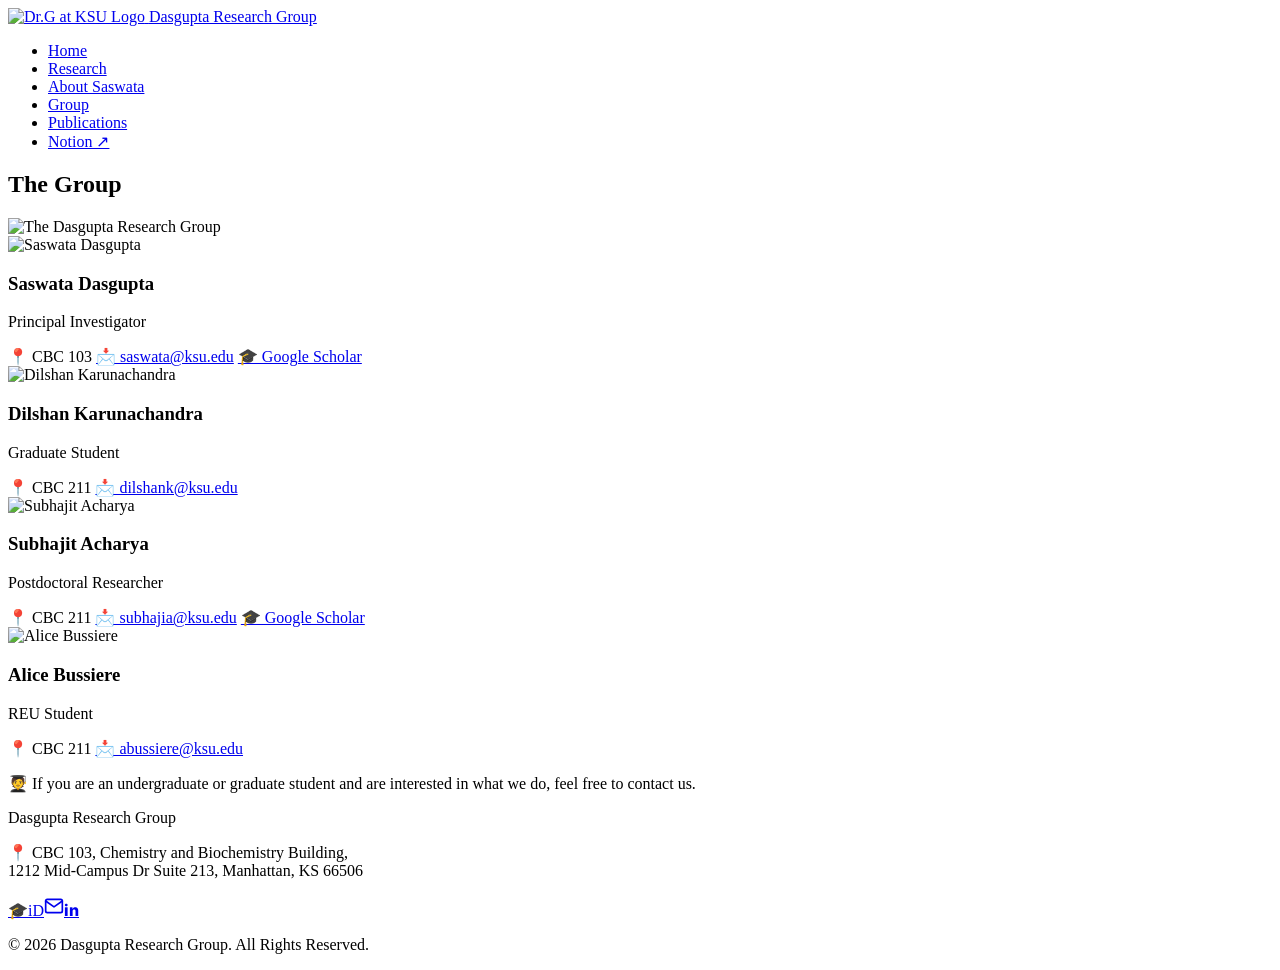
==== group.html @ d371ca91 "Update email address for Alice Bussiere" ====
<!DOCTYPE html>
<html lang="en">

<head>
    <meta charset="UTF-8">
    <meta name="viewport" content="width=device-width, initial-scale=1.0">
    <title>Dasgupta Research Group @ K-State - Group</title>
    <link
        href="https://fonts.googleapis.com/css2?family=Inter:wght@300;400;500;600;700&family=Outfit:wght@400;600;800&display=swap"
        rel="stylesheet">
    <link rel="stylesheet" href="style.css?v=6">
    <link rel="icon" href="logo.png" type="image/png">
<!-- Google Analytics -->
<script async src="https://www.googletagmanager.com/gtag/js?id=G-RTHQSYBFK3"></script>
<script>
  window.dataLayer = window.dataLayer || [];
  function gtag(){dataLayer.push(arguments);}
  gtag("js", new Date());

  gtag("config", "G-RTHQSYBFK3");
</script>
</head>

<body>
    <nav class="navbar" id="navbar">
        <div class="nav-container">
            <a href="index.html" class="nav-logo">
                <img src="logo.png" alt="Dr.G at KSU Logo" class="logo-img">
                <span>Dasgupta Research Group</span>
            </a>
            <ul class="nav-menu">
                <li class="nav-item"><a href="index.html" class="nav-link">Home</a></li>
                <li class="nav-item"><a href="research.html" class="nav-link">Research</a></li>
                <li class="nav-item"><a href="about.html" class="nav-link">About Saswata</a></li>
                <li class="nav-item"><a href="group.html" class="nav-link active">Group</a></li>
                <li class="nav-item"><a href="publications.html" class="nav-link">Publications</a></li>
                <li class="nav-item"><a
                        href="https://www.notion.so/2ad51fc8dd2080fa91c9dfd9c13192fc?v=2ad51fc8dd20808c940f000c52988f19&source=copy_link"
                        class="nav-link external-btn" target="_blank" rel="noopener noreferrer">Notion ↗</a></li>
            </ul>
        </div>
    </nav>

    <main class="page-padding">
        <section class="group-section slide-up">
            <div class="section-container">
                <h1 class="page-title">The Group</h1>
                <div class="group-banner clear-filter">
                    <img src="group_images/group.png" alt="The Dasgupta Research Group" class="group-banner-img">
                </div>

                <div class="members-grid">
                    <div class="member-card">
                        <img src="group_images/Saswata.jpg" alt="Saswata Dasgupta"
                            class="member-photo light-mode-photo">
                        <div class="member-info">
                            <h3>Saswata Dasgupta</h3>
                            <p class="member-role">Principal Investigator</p>
                            <div class="member-details">
                                <span>📍 CBC 103</span>
                                <a href="mailto:saswata@ksu.edu">📩 saswata@ksu.edu</a>
                                <a href="https://scholar.google.com/citations?user=fo_lKHMAAAAJ&hl=en&oi=ao"
                                    target="_blank">🎓 Google Scholar</a>
                            </div>
                        </div>
                    </div>

                    <div class="member-card">
                        <img src="group_images/Dilshan.jpg" alt="Dilshan Karunachandra"
                            class="member-photo light-mode-photo">
                        <div class="member-info">
                            <h3>Dilshan Karunachandra</h3>
                            <p class="member-role">Graduate Student</p>
                            <div class="member-details">
                                <span>📍 CBC 211</span>
                                <a href="mailto:dilshank@ksu.edu">📩 dilshank@ksu.edu</a>
                            </div>
                        </div>
                    </div>

                    <div class="member-card">
                        <img src="group_images/Subhajit.png" alt="Subhajit Acharya"
                            class="member-photo light-mode-photo">
                        <div class="member-info">
                            <h3>Subhajit Acharya</h3>
                            <p class="member-role">Postdoctoral Researcher</p>
                            <div class="member-details">
                                <span>📍 CBC 211</span>
                                <a href="mailto:subhajia@ksu.edu">📩 subhajia@ksu.edu</a>
                                <a href="https://scholar.google.com/citations?user=Qkb7ssIAAAAJ&hl=en&oi=ao"
                                    target="_blank">🎓 Google Scholar</a>
                            </div>
                        </div>
                    </div>

                    <div class="member-card">
                        <img src="group_images/Alice.jpg" alt="Alice Bussiere"
                            class="member-photo light-mode-photo">
                        <div class="member-info">
                            <h3>Alice Bussiere</h3>
                            <p class="member-role">REU Student</p>
                            <div class="member-details">
                                <span>📍 CBC 211</span>
                                <a href="mailto:abussier@hamilton.edu">📩 abussiere@ksu.edu</a>
                            </div>
                        </div>
                    </div>
                </div> <!-- Closing members-grid div -->

                <div class="join-banner">
                    <p>🧑‍🎓 If you are an undergraduate or graduate student and are interested in what we do, feel
                        free to contact us.</p>
                </div>
            </div>
        </section>
    </main>

    <footer class="footer">
        <div class="footer-content">
            <div class="footer-logo">Dasgupta Research Group</div>
            <p>📍 CBC 103, Chemistry and Biochemistry Building,<br>1212 Mid-Campus Dr Suite 213, Manhattan, KS 66506</p>
            <div class="social-icons">
                <a href="https://scholar.google.com/citations?user=fo_lKHMAAAAJ&hl=en&oi=ao" class="social-circle"
                    target="_blank">🎓</a><a href="https://orcid.org/0000-0002-8014-8376" class="social-circle"
                    target="_blank">iD</a><a href="mailto:saswata@ksu.edu" class="social-circle"><svg width="20"
                        height="20" viewBox="0 0 24 24" fill="none" stroke="currentColor" stroke-width="2"
                        stroke-linecap="round" stroke-linejoin="round">
                        <path d="M4 4h16c1.1 0 2 .9 2 2v12c0 1.1-.9 2-2 2H4c-1.1 0-2-.9-2-2V6c0-1.1.9-2 2-2z"></path>
                        <polyline points="22,6 12,13 2,6"></polyline>
                    </svg></a><a href="https://www.linkedin.com/feed/" class="social-circle" target="_blank"><span
                        style="font-weight: 800; font-family: 'Inter', sans-serif;">in</span></a>
            </div>
            <p class="copyright">&copy; 2026 Dasgupta Research Group. All Rights Reserved.</p>
        </div>
    </footer>
    <script src="app.js"></script>
</body>

</html>
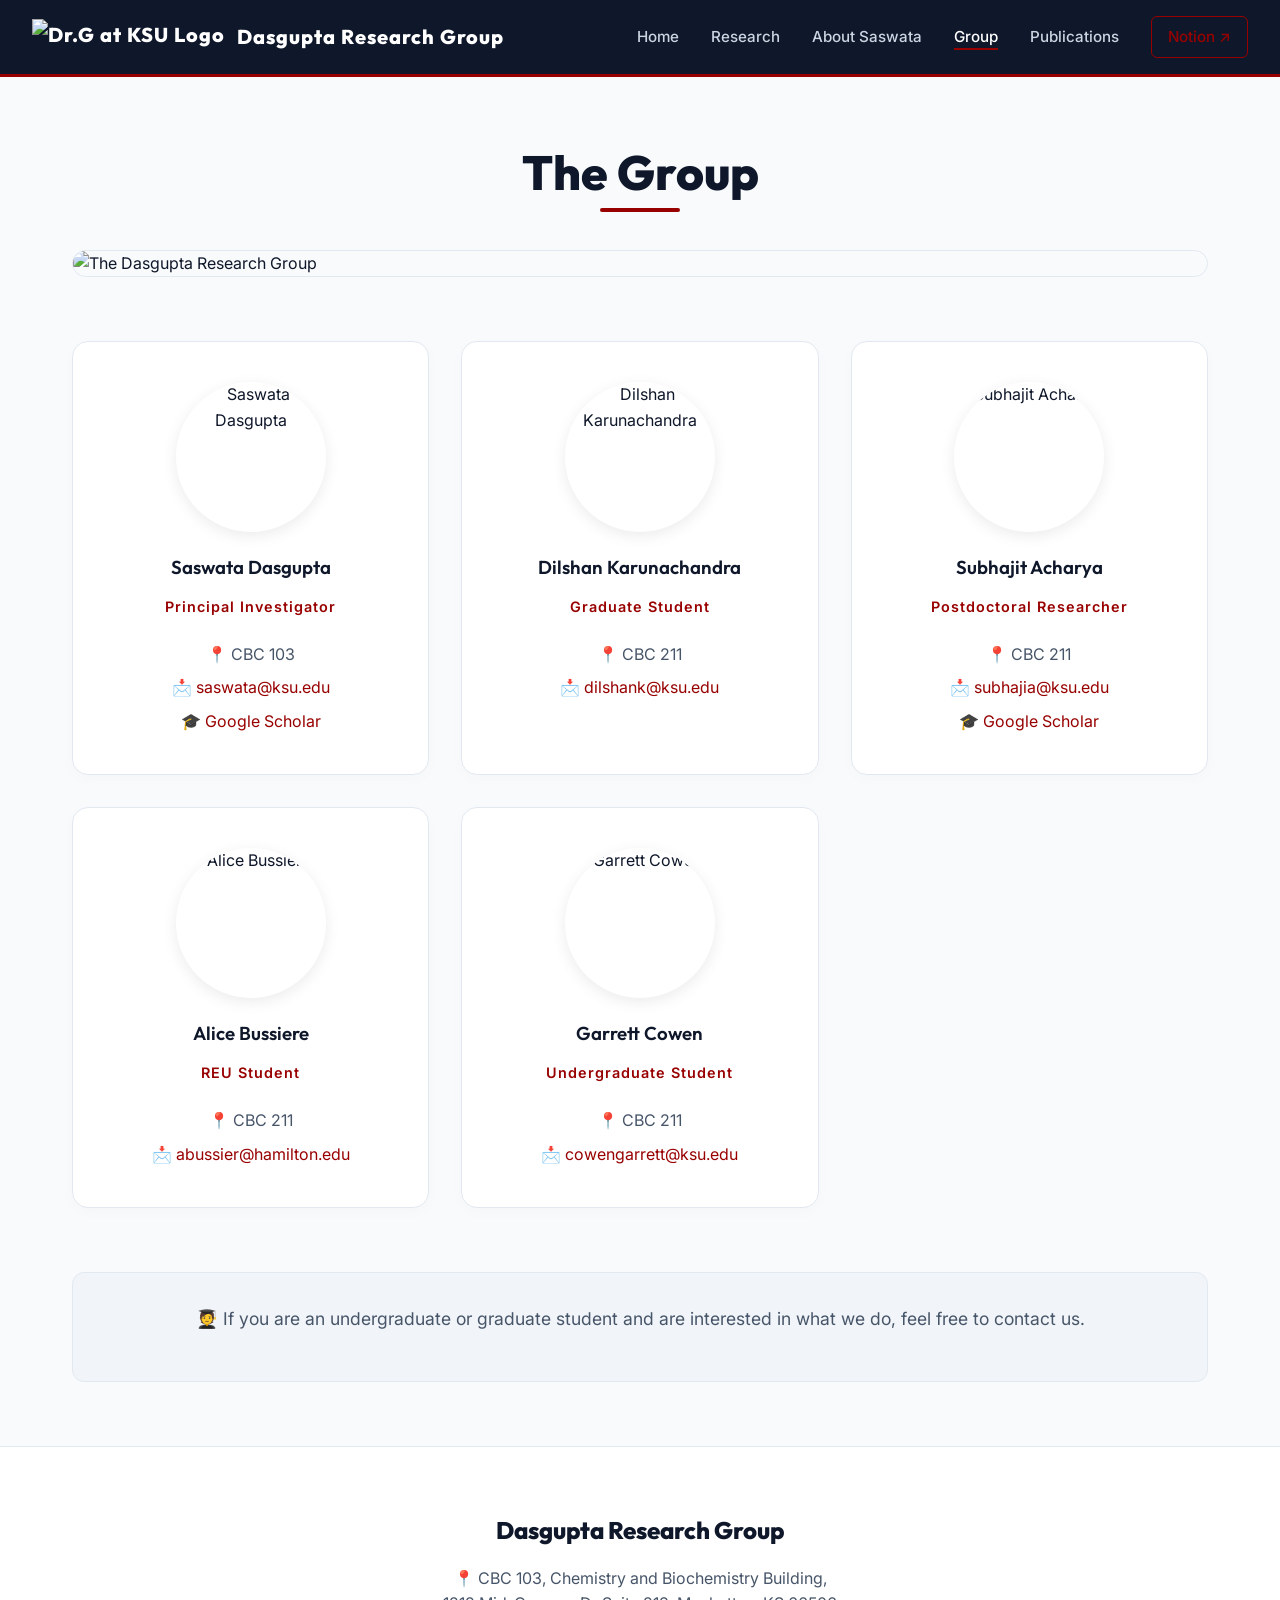
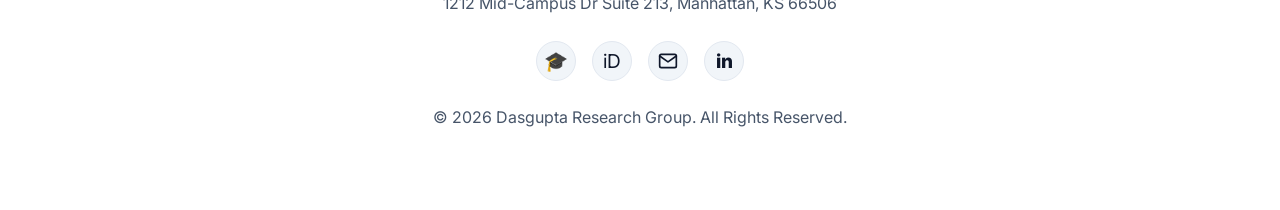
==== commit 06b4e02a: "Add files via upload" ====
--- a/group.html
+++ b/group.html
@@ -101,7 +101,19 @@
                             <p class="member-role">REU Student</p>
                             <div class="member-details">
                                 <span>📍 CBC 211</span>
-                                <a href="mailto:abussier@hamilton.edu">📩 abussiere@ksu.edu</a>
+                                <a href="mailto:abussier@hamilton.edu">📩 abussier@hamilton.edu</a>
+                            </div>
+                        </div>
+                    </div>
+                    <div class="member-card">
+                        <img src="group_images/Garrett.jpg" alt="Garrett Cowen"
+                            class="member-photo light-mode-photo">
+                        <div class="member-info">
+                            <h3>Garrett Cowen</h3>
+                            <p class="member-role">Undergraduate Student</p>
+                            <div class="member-details">
+                                <span>📍 CBC 211</span>
+                                <a href="mailto:cowengarrett@ksu.edu">📩 cowengarrett@ksu.edu</a>
                             </div>
                         </div>
                     </div>
@@ -136,4 +148,4 @@
     <script src="app.js"></script>
 </body>
 
-</html>
+</html>
--- a/style.css
+++ b/style.css
@@ -0,0 +1,868 @@
+/* 
+  Modern Light Mode CSS - Multi-Page Setup
+  Theme: Original site colors (White/Slate background, Maroon and Sage accents)
+*/
+@import url('https://fonts.googleapis.com/css2?family=EB+Garamond:wght@400;500;600;700;800&display=swap');
+:root {
+    /* Colors */
+    --bg-base: #f8fafc; /* Very light slate */
+    --bg-surface: #ffffff; 
+    --bg-surface-light: #f1f5f9; 
+    --card-bg: #ffffff;
+    
+    --text-primary: #0f172a;
+    --text-secondary: #475569;
+    --text-muted: #64748b;
+    
+    --accent-primary: #980000; /* Maroon */
+    --accent-secondary: #b6d7a8; /* Sage green */
+    --accent-gradient: linear-gradient(135deg, var(--accent-primary), var(--accent-primary));
+    
+    --border-color: #e2e8f0;
+    
+    /* Typography */
+    --font-heading: 'Outfit', sans-serif;
+    --font-body: 'Inter', sans-serif;
+    
+    /* Transitions */
+    --transition-fast: 0.2s cubic-bezier(0.4, 0, 0.2, 1);
+    --transition-medium: 0.4s cubic-bezier(0.4, 0, 0.2, 1);
+    
+    /* Shadows */
+    --shadow-glow: 0 4px 15px rgba(152, 0, 0, 0.15);
+}
+
+* {
+    margin: 0;
+    padding: 0;
+    box-sizing: border-box;
+}
+
+html {
+    scroll-behavior: smooth;
+}
+
+body {
+    background-color: var(--bg-base);
+    color: var(--text-primary);
+    font-family: var(--font-body);
+    line-height: 1.6;
+    overflow-x: hidden;
+    display: flex;
+    flex-direction: column;
+    min-height: 100vh;
+}
+
+main {
+    flex: 1;
+}
+
+.page-padding {
+    padding-top: 80px; /* offset for fixed navbar on inner pages */
+}
+
+a {
+    color: var(--accent-primary);
+    text-decoration: none;
+    transition: color var(--transition-fast);
+}
+
+a:hover {
+    color: var(--text-primary);
+}
+
+ul {
+    list-style: none;
+}
+
+h1, h2, h3, h4, h5, h6 {
+    font-family: var(--font-heading);
+    font-weight: 600;
+    line-height: 1.2;
+    margin-bottom: 1rem;
+    color: var(--text-primary);
+}
+
+.highlight {
+    background: var(--accent-gradient);
+    -webkit-background-clip: text;
+    -webkit-text-fill-color: transparent;
+    background-clip: text;
+}
+
+.section-title {
+    font-size: 2.5rem;
+    font-weight: 800;
+    text-align: center;
+    margin-bottom: 3rem;
+    position: relative;
+}
+
+.page-title {
+    font-size: 3rem;
+    font-weight: 800;
+    text-align: center;
+    margin-bottom: 3rem;
+    position: relative;
+}
+
+.page-title::after {
+    content: '';
+    position: absolute;
+    bottom: -10px;
+    left: 50%;
+    transform: translateX(-50%);
+    width: 80px;
+    height: 4px;
+    border-radius: 2px;
+    background: var(--accent-primary);
+}
+
+.section-container {
+    max-width: 1200px;
+    margin: 0 auto;
+    padding: 4rem 2rem;
+}
+
+p {
+    margin-bottom: 1rem;
+    color: var(--text-secondary);
+}
+
+/* ---------- Navigation ---------- */
+.navbar {
+    position: fixed;
+    top: 0;
+    width: 100%;
+    background-color: #0f172a; /* Dark background matching classic site header */
+    backdrop-filter: blur(12px);
+    -webkit-backdrop-filter: blur(12px);
+    z-index: 1000;
+    border-bottom: 3px solid var(--accent-primary);
+    transition: background-color var(--transition-medium), padding var(--transition-medium);
+}
+
+.nav-container {
+    max-width: 1400px;
+    margin: 0 auto;
+    padding: 1rem 2rem;
+    display: flex;
+    justify-content: space-between;
+    align-items: center;
+}
+
+.nav-logo {
+    display: flex;
+    align-items: center;
+    gap: 0.75rem;
+    font-family: var(--font-heading);
+    font-size: 1.25rem;
+    font-weight: 800;
+    color: #ffffff;
+    letter-spacing: 0.5px;
+    letter-spacing: 1px;
+}
+
+.logo-img {
+    height: 36px;
+    width: auto;
+}
+
+.nav-menu {
+    display: flex;
+    align-items: center;
+    gap: 2rem;
+    list-style: none;
+}
+
+.nav-link {
+    color: #cbd5e1; /* Light gray for tabs */
+    font-weight: 500;
+    font-size: 0.95rem;
+    position: relative;
+    padding-bottom: 4px;
+}
+
+.nav-link.active {
+    color: #ffffff;
+}
+
+.nav-link::after {
+    content: '';
+    position: absolute;
+    bottom: 0;
+    left: 0;
+    width: 0%;
+    height: 2px;
+    background: var(--accent-primary);
+    transition: width var(--transition-fast);
+}
+
+.nav-link.active::after, .nav-link:hover::after {
+    width: 100%;
+}
+
+.nav-link:hover {
+    color: #ffffff;
+}
+
+.external-btn {
+    background: transparent;
+    border: 1px solid var(--accent-primary);
+    padding: 0.5rem 1rem;
+    border-radius: 6px;
+    color: var(--accent-primary);
+    display: flex;
+    align-items: center;
+    gap: 6px;
+    transition: all var(--transition-fast);
+}
+.external-btn::after { display: none; }
+.external-btn:hover {
+    background: var(--accent-primary);
+    color: #ffffff;
+    transform: translateY(-2px);
+}
+
+/* ---------- Buttons ---------- */
+.btn {
+    display: inline-flex;
+    align-items: center;
+    justify-content: center;
+    padding: 0.8rem 1.8rem;
+    font-weight: 600;
+    border-radius: 8px;
+    transition: all var(--transition-fast);
+    cursor: pointer;
+    font-family: var(--font-heading);
+}
+
+.btn-primary {
+    background: var(--accent-primary);
+    color: #fff;
+    box-shadow: var(--shadow-glow);
+}
+.btn-primary:hover {
+    transform: translateY(-3px);
+    box-shadow: 0 8px 20px rgba(152, 0, 0, 0.2);
+    color: #fff;
+}
+
+.btn-secondary {
+    background: transparent;
+    border: 1px solid var(--text-primary);
+    color: var(--text-primary);
+}
+.btn-secondary:hover {
+    background: var(--text-primary);
+    color: #fff;
+}
+
+/* ---------- Fullscreen Hero Section ---------- */
+.hero-fullscreen {
+    position: relative;
+    width: 100%;
+    height: 100vh;
+    overflow: hidden;
+    display: flex;
+    align-items: center;
+    justify-content: center;
+}
+
+.hero-bg-gif {
+    position: absolute;
+    top: 0;
+    left: 0;
+    width: 100%;
+    height: 100%;
+    object-fit: cover;
+    z-index: 1;
+}
+
+.hero-overlay {
+    position: absolute;
+    top: 0; left: 0; right: 0; bottom: 0;
+    background: rgba(0, 0, 0, 0.5); /* Darker overlay */
+    z-index: 2;
+    display: flex;
+    align-items: center;
+    justify-content: center;
+    text-align: center;
+    padding: 0 2rem;
+}
+
+.hero-content {
+    max-width: 900px;
+    z-index: 3;
+}
+
+.hero-title {
+    font-family: 'EB Garamond', serif;
+    font-size: 5rem;
+    line-height: 1.1;
+    margin-bottom: 1.5rem;
+    color: #d9ead3;
+    text-shadow: 0 4px 15px rgba(0,0,0,0.8);
+}
+
+.title-accent {
+    color: #b6d7a8;
+}
+
+.hero-subtitle {
+    display: none;
+}
+
+/* ---------- Home Content / Grid ---------- */
+.home-grid {
+    display: grid;
+    grid-template-columns: 1fr 1fr;
+    gap: 3rem;
+}
+
+.card {
+    background: var(--card-bg);
+    border: 1px solid var(--border-color);
+    border-radius: 16px;
+    padding: 2.5rem;
+    box-shadow: 0 4px 15px rgba(0,0,0,0.03);
+}
+
+.card-title {
+    font-size: 1.8rem;
+    margin-bottom: 1.5rem;
+    color: var(--text-primary);
+}
+
+/* K-State Links & Logomarks */
+.kstate-link {
+    color: #512888; /* Official K-State Purple */
+    text-decoration: none;
+    font-weight: 600;
+}
+
+.kstate-link:hover {
+    text-decoration: underline;
+}
+
+.beocat-logo {
+    height: 1.25em;
+    vertical-align: middle;
+    margin-left: 0.25rem;
+}
+
+.latest-news {
+    display: flex;
+    flex-direction: column;
+}
+
+/* Latest News */
+.news-list {
+    display: flex;
+    flex-direction: column;
+    gap: 1.5rem;
+    flex: 1; /* Match the height of About Our Group exactly */
+    overflow-y: auto;
+    padding-right: 15px; /* Prevent scrollbar from overlapping content */
+}
+
+/* Custom Scrollbar for WebKit */
+.news-list::-webkit-scrollbar {
+    width: 6px;
+}
+.news-list::-webkit-scrollbar-track {
+    background: transparent;
+}
+.news-list::-webkit-scrollbar-thumb {
+    background-color: var(--border-color);
+    border-radius: 10px;
+}
+
+.news-item {
+    background: var(--card-bg);
+    border: 1px solid var(--border-color);
+    border-radius: 12px;
+    padding: 1.5rem;
+    transition: transform 0.3s ease, box-shadow 0.3s ease;
+}
+
+.news-item:hover {
+    transform: translateY(-3px);
+    box-shadow: 0 8px 15px rgba(0,0,0,0.05);
+}
+
+.news-item:last-child {
+    border-bottom: 1px solid var(--border-color);
+}
+
+.news-date {
+    display: inline-block;
+    font-family: var(--font-heading);
+    color: #ffffff;
+    font-weight: 700;
+    font-size: 0.9rem;
+    margin-bottom: 0.5rem;
+    background: var(--text-primary);
+    border-bottom: 3px solid var(--accent-primary);
+    padding: 0.2rem 0.6rem;
+    border-radius: 4px 4px 0 0; /* Flat bottom for the border line to look sharp */
+}
+
+.news-item p {
+    color: var(--text-secondary);
+    margin: 0;
+}
+
+/* ---------- Research Section ---------- */
+.research-grid {
+    display: flex;
+    flex-direction: column;
+    gap: 6rem;
+}
+
+.research-card {
+    display: flex;
+    align-items: center;
+    gap: 4rem;
+}
+
+.research-card.reverse {
+    flex-direction: row-reverse;
+}
+
+.research-img-wrapper {
+    flex: 1;
+    position: relative;
+    display: flex;
+    justify-content: center;
+    align-items: center;
+}
+
+.research-img {
+    width: 100%;
+    border-radius: 8px;
+    transition: transform var(--transition-medium);
+}
+.research-card:hover .research-img { transform: scale(1.02); }
+
+.research-text { flex: 1; }
+.research-text h3 { font-size: 2rem; color: var(--text-primary); margin-bottom: 1.5rem; }
+
+/* ---------- About Section ---------- */
+.about-content {
+    max-width: 900px;
+    margin: 0 auto;
+    background: var(--card-bg);
+    padding: 3rem;
+    border-radius: 20px;
+    border: 1px solid var(--border-color);
+    box-shadow: 0 10px 30px rgba(0,0,0,0.05);
+}
+.about-footer {
+    margin-top: 2rem;
+    padding-top: 2rem;
+    border-top: 1px solid var(--border-color);
+    text-align: center;
+    color: var(--text-primary);
+}
+
+/* ---------- Group Section ---------- */
+.group-banner-img {
+    width: 100%;
+    max-height: 500px;
+    object-fit: cover;
+    display: block;
+    border-radius: 20px;
+    margin-bottom: 4rem;
+    border: 1px solid var(--border-color);
+}
+
+.members-grid {
+    display: grid;
+    grid-template-columns: repeat(auto-fit, minmax(300px, 1fr));
+    gap: 2rem;
+    margin-bottom: 4rem;
+}
+
+.member-card {
+    background: var(--card-bg);
+    border: 1px solid var(--border-color);
+    border-radius: 16px;
+    padding: 2.5rem 2rem;
+    transition: all var(--transition-fast);
+    text-align: center;
+    position: relative;
+    box-shadow: 0 4px 15px rgba(0,0,0,0.02);
+}
+
+.member-card:hover {
+    transform: translateY(-5px);
+    box-shadow: 0 15px 30px rgba(0,0,0,0.08);
+    border-color: var(--accent-primary);
+}
+
+.member-role {
+    color: var(--accent-primary);
+    font-weight: 600;
+    font-size: 0.9rem;
+    margin-bottom: 1rem;
+    letter-spacing: 1px;
+    margin-bottom: 1.5rem;
+}
+
+.member-details {
+    display: flex;
+    flex-direction: column;
+    gap: 0.5rem;
+    color: var(--text-secondary);
+}
+
+.join-banner {
+    background: var(--bg-surface-light);
+    border: 1px solid var(--border-color);
+    padding: 2rem;
+    border-radius: 12px;
+    text-align: center;
+    font-size: 1.1rem;
+}
+
+/* ---------- Publications Section ---------- */
+.pub-list {
+    display: flex;
+    flex-direction: column;
+    gap: 1.5rem;
+    max-width: 900px;
+    margin: 0 auto;
+}
+
+.pub-era-divider {
+    display: flex;
+    align-items: center;
+    gap: 1rem;
+    margin: 0.5rem 0;
+}
+
+.pub-era-divider::before,
+.pub-era-divider::after {
+    content: '';
+    flex: 1;
+    height: 1px;
+    background: linear-gradient(to right, transparent, var(--border-color), transparent);
+}
+
+.pub-era-label {
+    flex-shrink: 0;
+    font-size: 1.1rem;
+    font-weight: 600;
+    letter-spacing: 0.03em;
+    color: var(--text-muted);
+    background: var(--card-bg);
+    border: 1px solid var(--border-color);
+    padding: 0.35rem 1rem;
+    border-radius: 999px;
+    white-space: nowrap;
+}
+
+.pub-item {
+    display: flex;
+    align-items: center;
+    gap: 2rem;
+    background: var(--card-bg);
+    padding: 2rem;
+    border-radius: 16px;
+    border: 1px solid var(--border-color);
+    transition: all var(--transition-fast);
+    box-shadow: 0 4px 15px rgba(0,0,0,0.02);
+    position: relative; /* For abstract tooltip */
+    outline: none !important;
+    -webkit-tap-highlight-color: transparent;
+}
+
+.pub-item:hover {
+    border-color: var(--accent-primary);
+    transform: translateX(5px);
+    box-shadow: 0 10px 25px rgba(0,0,0,0.05);
+}
+
+
+
+
+
+.pub-image-col {
+    display: flex;
+    flex-direction: column;
+    align-items: center;
+    gap: 15px;
+    flex-shrink: 0;
+    width: 140px;
+    min-width: 140px;
+}
+
+.journal-logo {
+    max-width: 100px;
+    height: auto;
+}
+
+.pub-number {
+    font-family: var(--font-heading);
+    font-size: 2.5rem;
+    font-weight: 800;
+    color: var(--text-primary);
+    min-width: 50px;
+    text-align: center;
+}
+
+/* ---------- Footer ---------- */
+.footer {
+    background: var(--card-bg);
+    border-top: 1px solid var(--border-color);
+    padding: 4rem 2rem;
+    text-align: center;
+}
+
+.footer-logo {
+    font-family: var(--font-heading);
+    font-size: 1.5rem;
+    font-weight: 800;
+    margin-bottom: 1rem;
+}
+
+.social-icons {
+    display: flex;
+    justify-content: center;
+    gap: 1rem;
+    margin: 1.5rem 0;
+}
+
+.social-circle {
+    display: flex;
+    align-items: center;
+    justify-content: center;
+    width: 40px;
+    height: 40px;
+    border-radius: 50%;
+    background: var(--bg-surface-light);
+    color: var(--text-primary);
+    font-size: 1.2rem;
+    transition: all var(--transition-fast);
+    border: 1px solid var(--border-color);
+}
+.social-circle:hover {
+    background: var(--accent-primary);
+    color: white;
+    transform: translateY(-3px);
+}
+
+/* Photo Placeholders & Light Mode Photos */
+.light-mode-photo {
+    border-radius: 50%;
+    box-shadow: 0 4px 15px rgba(0,0,0,0.08);
+    object-fit: cover;
+    display: block;
+}
+
+.photo-placeholder {
+    background-color: #f1f5f9; /* Light slate gray */
+    border: 2px dashed #cbd5e1;
+    border-radius: 50%;
+    display: flex;
+    align-items: center;
+    justify-content: center;
+    color: #64748b;
+    font-weight: 600;
+    text-align: center;
+    box-shadow: 0 4px 15px rgba(0,0,0,0.05);
+}
+
+.about-photo {
+    width: 250px;
+    height: 250px;
+    flex-shrink: 0;
+}
+
+.about-content-flex {
+    display: flex;
+    gap: 3rem;
+    align-items: center;
+}
+
+.member-photo {
+    width: 150px;
+    height: 150px;
+    border-radius: 50%;
+    margin: 0 auto 1.5rem;
+}
+
+.pub-photo {
+    width: 120px;
+    height: 120px;
+    flex-shrink: 0;
+}
+
+/* Utilities */
+.fade-in {
+    opacity: 0;
+    animation: fadeInAnim 0.8s ease-out forwards;
+}
+
+.slide-up {
+    opacity: 0;
+    transform: translateY(30px);
+    animation: slideUpAnim 0.8s ease-out forwards;
+}
+
+@keyframes fadeInAnim {
+    to {
+        opacity: 1;
+    }
+}
+
+@keyframes slideUpAnim {
+    to {
+        opacity: 1;
+        transform: translateY(0);
+    }
+}
+.clear-filter::before, .clear-filter::after { display: none !important; }
+
+/* Responsive */
+@media (max-width: 1024px) {
+    .home-grid { grid-template-columns: 1fr; }
+    .hero-title { font-size: 4rem; }
+    .pub-item { flex-direction: column; align-items: flex-start; gap: 1rem; }
+}
+
+@media (max-width: 850px) {
+    .nav-container { flex-direction: column; gap: 0.8rem; padding: 1rem 0 0 0; }
+    .nav-logo { flex-wrap: wrap; justify-content: center; text-align: center; padding: 0 1rem; }
+    .nav-logo span { white-space: normal; }
+    
+    .nav-menu { 
+        display: flex;
+        flex-direction: row;
+        flex-wrap: wrap; 
+        gap: 0.8rem 1rem; 
+        justify-content: center; 
+        align-items: center;
+        width: 100%; 
+        padding: 0 1rem 0.8rem 1rem;
+    }
+}
+
+@media (max-width: 768px) {
+    .nav-logo span { font-size: 1.1rem; }
+    .nav-link { font-size: 0.95rem; }
+    .external-btn { padding: 0.4rem 0.8rem; font-size: 0.95rem; gap: 4px; }
+    .hero-title { font-size: 3.5rem; }
+    .research-card, .research-card.reverse { flex-direction: column; gap: 2rem; }
+    .about-content-flex { flex-direction: column; align-items: center; text-align: center; }
+}
+
+.pub-abstract {
+    display: none;
+    margin-top: 1.5rem;
+    padding-top: 1.5rem;
+    border-top: 1px solid var(--border-color);
+    font-size: 0.95rem;
+    color: var(--text-secondary);
+    line-height: 1.6;
+    text-align: justify;
+    width: 100%;
+    animation: fadeIn 0.3s ease-in forwards;
+}
+
+.pub-item.active .pub-abstract {
+    display: block;
+}
+
+/* ---------- Computers in Chemistry / Outreach Games ---------- */
+.games-grid {
+    display: grid;
+    grid-template-columns: repeat(auto-fit, minmax(320px, 1fr));
+    gap: 2.5rem;
+    margin-top: 3rem;
+}
+
+.game-card {
+    background: var(--card-bg);
+    border: 1px solid var(--border-color);
+    border-radius: 16px;
+    padding: 2.5rem;
+    transition: all var(--transition-fast);
+    display: flex;
+    flex-direction: column;
+    position: relative;
+    box-shadow: 0 4px 15px rgba(0,0,0,0.02);
+    overflow: hidden;
+}
+
+.game-card::before {
+    content: '';
+    position: absolute;
+    top: 0;
+    left: 0;
+    width: 100%;
+    height: 4px;
+    background: var(--accent-gradient);
+    opacity: 0.8;
+    transition: opacity var(--transition-fast);
+}
+
+.game-card:hover {
+    transform: translateY(-5px);
+    box-shadow: 0 15px 30px rgba(0,0,0,0.08);
+    border-color: var(--accent-primary);
+}
+
+.game-card:hover::before {
+    opacity: 1;
+}
+
+.game-title {
+    font-size: 1.6rem;
+    margin-bottom: 1rem;
+    color: var(--text-primary);
+    font-family: var(--font-heading);
+    font-weight: 700;
+}
+
+.game-description {
+    color: var(--text-secondary);
+    font-size: 1rem;
+    line-height: 1.6;
+    margin-bottom: 2rem;
+    flex-grow: 1;
+}
+
+.game-action {
+    margin-top: auto;
+    align-self: flex-start;
+}
+
+.intro-text {
+    font-size: 1.15rem;
+    max-width: 800px;
+    margin: 0 auto 2rem auto;
+    text-align: center;
+    color: var(--text-secondary);
+    line-height: 1.8;
+}
+
+.subtitle-text {
+    font-size: 1.3rem;
+    font-weight: 500;
+    text-align: center;
+    color: var(--accent-primary);
+    margin-top: -2rem;
+    margin-bottom: 2rem;
+    font-family: var(--font-heading);
+}
+
+.outreach-footer-note {
+    margin-top: 1.5rem;
+    font-size: 0.95rem;
+    font-weight: 600;
+    color: var(--accent-secondary);
+    letter-spacing: 0.5px;
+}
+
